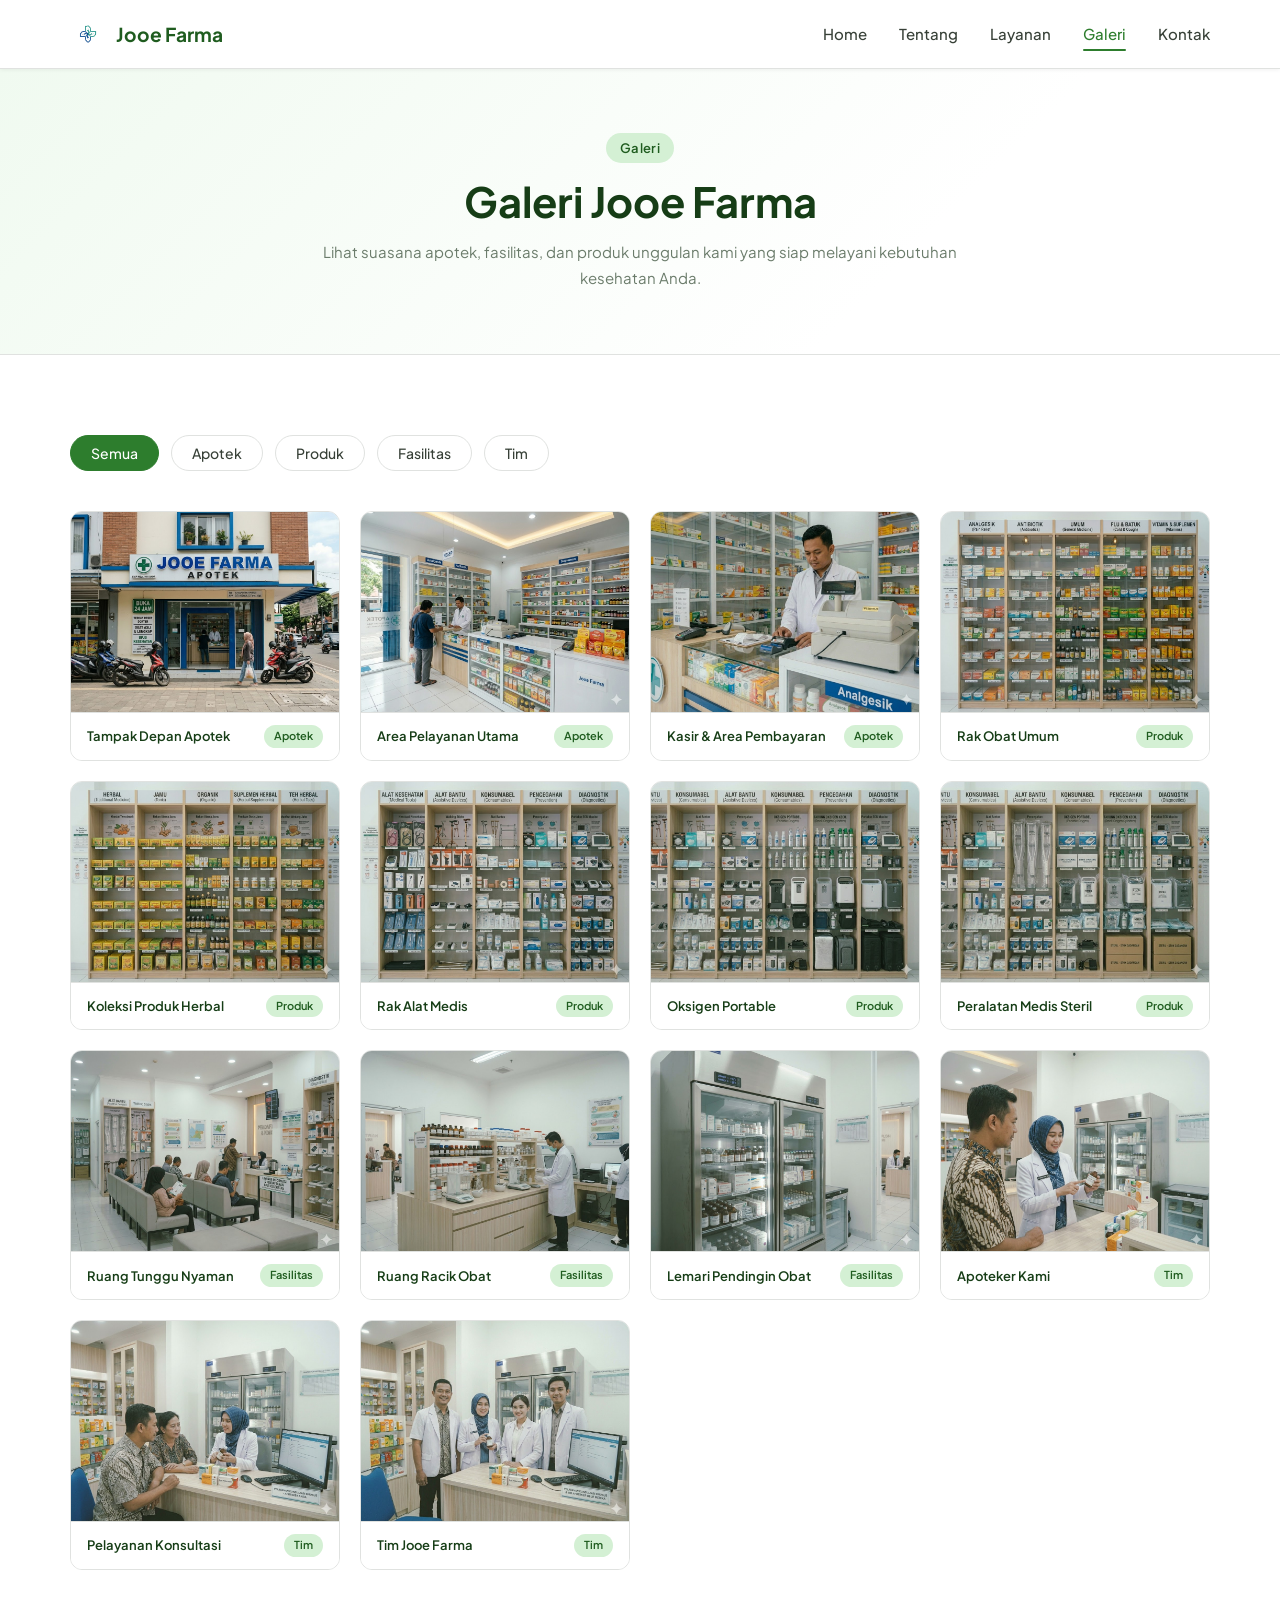
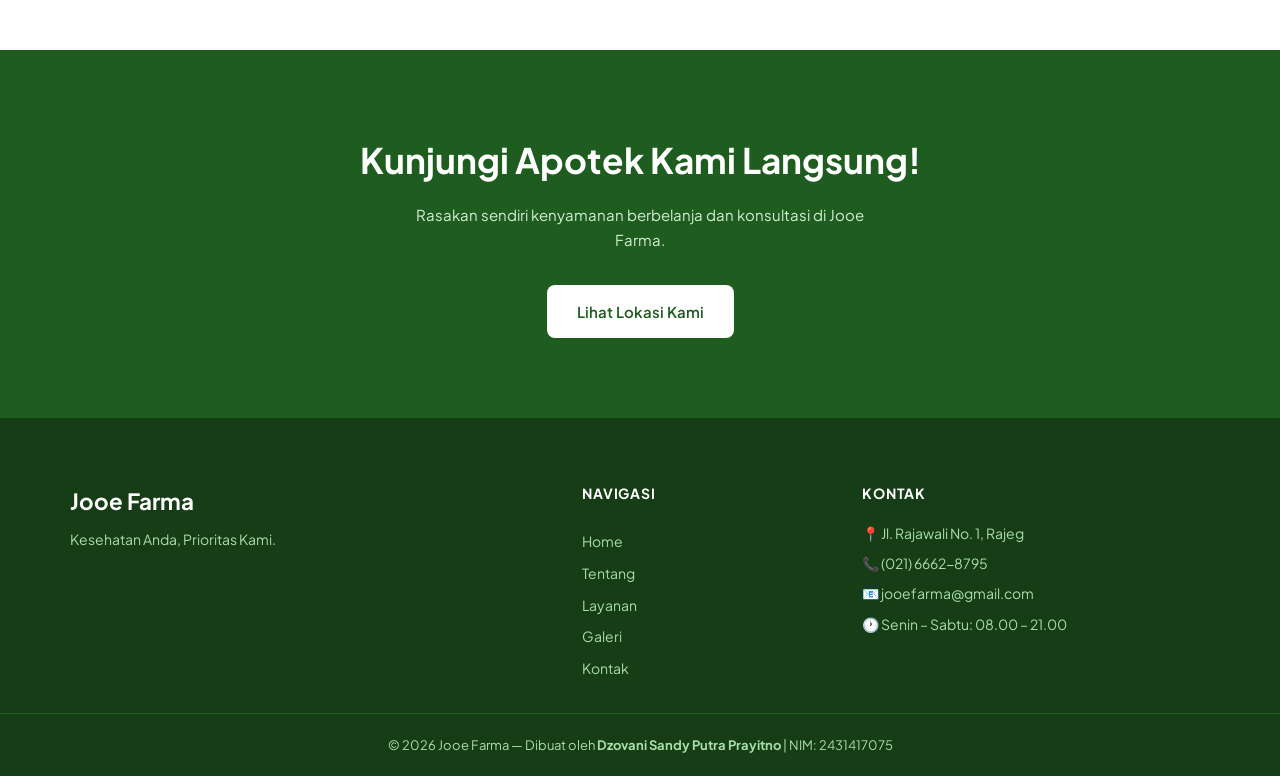
==== galeri.html @ 656def85 "first commit" ====
<!DOCTYPE html>
<html lang="id">
<head>
  <meta charset="UTF-8" />
  <meta name="viewport" content="width=device-width, initial-scale=1.0" />
  <title>Galeri - Jooe Farma</title>
  <link rel="stylesheet" href="style.css" />
  <link href="https://fonts.googleapis.com/css2?family=Plus+Jakarta+Sans:wght@400;500;600;700&display=swap" rel="stylesheet" />
</head>
<body>

  <!-- ========== NAVBAR ========== -->
  <header class="navbar">
    <div class="container navbar__inner">

      <a href="index.html" class="navbar__logo">
        <img src="images/logo.png" alt="Logo Jooe Farma" class="navbar__logo-img" />
        <span class="navbar__logo-text">Jooe Farma</span>
      </a>

      <nav class="navbar__menu" id="navMenu">
        <a href="index.html"   class="navbar__link">Home</a>
        <a href="tentang.html" class="navbar__link">Tentang</a>
        <a href="layanan.html" class="navbar__link">Layanan</a>
        <a href="galeri.html"  class="navbar__link active">Galeri</a>
        <a href="kontak.html"  class="navbar__link">Kontak</a>
      </nav>

      <button class="navbar__toggle" id="navToggle" aria-label="Buka menu">
        <span></span>
        <span></span>
        <span></span>
      </button>

    </div>
  </header>

  <main>

    <!-- ========== PAGE HERO ========== -->
    <section class="page-hero">
      <div class="container page-hero__inner">
        <span class="badge">Galeri</span>
        <h1 class="page-hero__title">Galeri Jooe Farma</h1>
        <p class="page-hero__desc">
          Lihat suasana apotek, fasilitas, dan produk unggulan kami
          yang siap melayani kebutuhan kesehatan Anda.
        </p>
      </div>
    </section>

    <!-- ========== FILTER TABS ========== -->
    <section class="section" style="padding-bottom: 0;">
      <div class="container">
        <div class="galeri-filter" id="galeriFilter">
          <button class="galeri-filter__btn active" data-filter="semua">Semua</button>
          <button class="galeri-filter__btn" data-filter="apotek">Apotek</button>
          <button class="galeri-filter__btn" data-filter="produk">Produk</button>
          <button class="galeri-filter__btn" data-filter="fasilitas">Fasilitas</button>
          <button class="galeri-filter__btn" data-filter="tim">Tim</button>
        </div>
      </div>
    </section>

    <!-- ========== GALERI GRID ========== -->
    <section class="section" style="padding-top: 2rem;">
      <div class="container">
        <div class="galeri__grid" id="galeriGrid">

          <div class="galeri-item" data-category="apotek">
            <!-- GANTI: masukkan foto tampak depan apotek -->
            <!-- Nama file contoh: images/apotek-depan.jpg -->
            <img
              src="images/apotek-depan.jpg"
              alt="Tampak Depan Apotek Jooe Farma"
              class="galeri-item__img-real"
            />
            <div class="galeri-item__overlay">
              <p class="galeri-item__caption">Tampak Depan Apotek</p>
              <span class="galeri-item__cat">Apotek</span>
            </div>
          </div>

          <div class="galeri-item" data-category="apotek">
            <!-- GANTI: masukkan foto area dalam apotek / etalase -->
            <!-- Nama file contoh: images/apotek-dalam.jpg -->
            <img
              src="images/apotek-dalam.jpg"
              alt="Area Pelayanan Utama Jooe Farma"
              class="galeri-item__img-real"
            />
            <div class="galeri-item__overlay">
              <p class="galeri-item__caption">Area Pelayanan Utama</p>
              <span class="galeri-item__cat">Apotek</span>
            </div>
          </div>

          <div class="galeri-item" data-category="apotek">
            <!-- GANTI: masukkan foto kasir / meja pelayanan -->
            <!-- Nama file contoh: images/apotek-kasir.jpg -->
            <img
              src="images/apotek-kasir.jpg"
              alt="Kasir dan Area Pembayaran Jooe Farma"
              class="galeri-item__img-real"
            />
            <div class="galeri-item__overlay">
              <p class="galeri-item__caption">Kasir &amp; Area Pembayaran</p>
              <span class="galeri-item__cat">Apotek</span>
            </div>
          </div>

          <!-- =============================================
               KATEGORI: PRODUK
               Foto yang cocok: foto obat, herbal, alat medis
               ============================================= -->

          <div class="galeri-item" data-category="produk">
            <!-- GANTI: masukkan foto rak obat umum -->
            <!-- Nama file contoh: images/produk-obat-umum.jpg -->
            <img
              src="images/produk-obat-umum.jpg"
              alt="Rak Obat Umum Jooe Farma"
              class="galeri-item__img-real"
            />
            <div class="galeri-item__overlay">
              <p class="galeri-item__caption">Rak Obat Umum</p>
              <span class="galeri-item__cat">Produk</span>
            </div>
          </div>

          <div class="galeri-item" data-category="produk">
            <!-- GANTI: masukkan foto produk herbal / jamu -->
            <!-- Nama file contoh: images/produk-herbal.jpg -->
            <img
              src="images/produk-herbal.jpg"
              alt="Koleksi Produk Herbal Jooe Farma"
              class="galeri-item__img-real"
            />
            <div class="galeri-item__overlay">
              <p class="galeri-item__caption">Koleksi Produk Herbal</p>
              <span class="galeri-item__cat">Produk</span>
            </div>
          </div>

          <div class="galeri-item" data-category="produk">
            <!-- GANTI: masukkan foto rak alat medis -->
            <!-- Nama file contoh: images/produk-alat-medis.jpg -->
            <img
              src="images/produk-alat-medis.jpg"
              alt="Rak Alat Medis Jooe Farma"
              class="galeri-item__img-real"
            />
            <div class="galeri-item__overlay">
              <p class="galeri-item__caption">Rak Alat Medis</p>
              <span class="galeri-item__cat">Produk</span>
            </div>
          </div>

          <div class="galeri-item" data-category="produk">
            <!-- GANTI: masukkan foto oksigen portable -->
            <!-- Nama file contoh: images/produk-oksigen.jpg -->
            <img
              src="images/produk-oksigen.jpg"
              alt="Oksigen Portable Jooe Farma"
              class="galeri-item__img-real"
            />
            <div class="galeri-item__overlay">
              <p class="galeri-item__caption">Oksigen Portable</p>
              <span class="galeri-item__cat">Produk</span>
            </div>
          </div>

          <div class="galeri-item" data-category="produk">
            <!-- GANTI: masukkan foto peralatan medis steril -->
            <!-- Nama file contoh: images/produk-medis-steril.jpg -->
            <img
              src="images/produk-medis-steril.jpg"
              alt="Peralatan Medis Steril Jooe Farma"
              class="galeri-item__img-real"
            />
            <div class="galeri-item__overlay">
              <p class="galeri-item__caption">Peralatan Medis Steril</p>
              <span class="galeri-item__cat">Produk</span>
            </div>
          </div>

          <!-- =============================================
               KATEGORI: FASILITAS
               Foto yang cocok: ruang tunggu, ruang racik, lemari
               ============================================= -->

          <div class="galeri-item" data-category="fasilitas">
            <!-- GANTI: masukkan foto ruang tunggu -->
            <!-- Nama file contoh: images/fasilitas-ruang-tunggu.jpg -->
            <img
              src="images/fasilitas-ruang-tunggu.jpg"
              alt="Ruang Tunggu Nyaman Jooe Farma"
              class="galeri-item__img-real"
            />
            <div class="galeri-item__overlay">
              <p class="galeri-item__caption">Ruang Tunggu Nyaman</p>
              <span class="galeri-item__cat">Fasilitas</span>
            </div>
          </div>

          <div class="galeri-item" data-category="fasilitas">
            <!-- GANTI: masukkan foto ruang racik obat -->
            <!-- Nama file contoh: images/fasilitas-ruang-racik.jpg -->
            <img
              src="images/fasilitas-ruang-racik.jpg"
              alt="Ruang Racik Obat Jooe Farma"
              class="galeri-item__img-real"
            />
            <div class="galeri-item__overlay">
              <p class="galeri-item__caption">Ruang Racik Obat</p>
              <span class="galeri-item__cat">Fasilitas</span>
            </div>
          </div>

          <div class="galeri-item" data-category="fasilitas">
            <!-- GANTI: masukkan foto lemari pendingin obat -->
            <!-- Nama file contoh: images/fasilitas-lemari-dingin.jpg -->
            <img
              src="images/fasilitas-lemari-dingin.jpg"
              alt="Lemari Pendingin Obat Jooe Farma"
              class="galeri-item__img-real"
            />
            <div class="galeri-item__overlay">
              <p class="galeri-item__caption">Lemari Pendingin Obat</p>
              <span class="galeri-item__cat">Fasilitas</span>
            </div>
          </div>

          <!-- =============================================
               KATEGORI: TIM
               Foto yang cocok: foto apoteker, staf, tim bersama
               ============================================= -->

          <div class="galeri-item" data-category="tim">
            <!-- GANTI: masukkan foto apoteker -->
            <!-- Nama file contoh: images/tim-apoteker.jpg -->
            <img
              src="images/tim-apoteker.jpg"
              alt="Apoteker Jooe Farma"
              class="galeri-item__img-real"
            />
            <div class="galeri-item__overlay">
              <p class="galeri-item__caption">Apoteker Kami</p>
              <span class="galeri-item__cat">Tim</span>
            </div>
          </div>

          <div class="galeri-item" data-category="tim">
            <!-- GANTI: masukkan foto pelayanan konsultasi -->
            <!-- Nama file contoh: images/tim-konsultasi.jpg -->
            <img
              src="images/tim-konsultasi.jpg"
              alt="Pelayanan Konsultasi Jooe Farma"
              class="galeri-item__img-real"
            />
            <div class="galeri-item__overlay">
              <p class="galeri-item__caption">Pelayanan Konsultasi</p>
              <span class="galeri-item__cat">Tim</span>
            </div>
          </div>

          <div class="galeri-item" data-category="tim">
            <!-- GANTI: masukkan foto seluruh tim Jooe Farma -->
            <!-- Nama file contoh: images/tim-bersama.jpg -->
            <img
              src="images/tim-bersama.jpg"
              alt="Tim Jooe Farma"
              class="galeri-item__img-real"
            />
            <div class="galeri-item__overlay">
              <p class="galeri-item__caption">Tim Jooe Farma</p>
              <span class="galeri-item__cat">Tim</span>
            </div>
          </div>

        </div>

        <!-- Empty state -->
        <div class="galeri-empty" id="galeriEmpty" style="display: none;">
          <span>🔍</span>
          <p>Tidak ada foto dalam kategori ini.</p>
        </div>

      </div>
    </section>

    <!-- ========== CTA ========== -->
    <section class="cta-banner">
      <div class="container cta-banner__inner">
        <h2 class="cta-banner__title">Kunjungi Apotek Kami Langsung!</h2>
        <p class="cta-banner__desc">
          Rasakan sendiri kenyamanan berbelanja dan konsultasi di Jooe Farma.
        </p>
        <a href="kontak.html" class="btn btn--white">Lihat Lokasi Kami</a>
      </div>
    </section>

  </main>

  <!-- ========== FOOTER ========== -->
  <footer class="footer">
    <div class="container footer__grid">

      <div class="footer__brand">
        <span class="footer__logo-text">Jooe Farma</span>
        <p class="footer__tagline">Kesehatan Anda, Prioritas Kami.</p>
      </div>

      <div class="footer__nav">
        <h4 class="footer__heading">Navigasi</h4>
        <a href="index.html"   class="footer__link">Home</a>
        <a href="tentang.html" class="footer__link">Tentang</a>
        <a href="layanan.html" class="footer__link">Layanan</a>
        <a href="galeri.html"  class="footer__link">Galeri</a>
        <a href="kontak.html"  class="footer__link">Kontak</a>
      </div>

      <div class="footer__contact">
        <h4 class="footer__heading">Kontak</h4>
        <p>📍 Jl. Rajawali No. 1, Rajeg</p>
        <p>📞 (021) 6662-8795</p>
        <p>📧 jooefarma@gmail.com</p>
        <p>🕐 Senin – Sabtu: 08.00 – 21.00</p>
      </div>

    </div>

    <div class="footer__bottom">
      <div class="container">
        <p>
          &copy; 2026 Jooe Farma &mdash; Dibuat oleh
          <strong>Dzovani Sandy Putra Prayitno</strong> | NIM: 2431417075
        </p>
      </div>
    </div>
  </footer>

  <script src="script.js"></script>

</body>
</html>
---- style.css ----
/* ---------- RESET & BASE ---------- */
*, *::before, *::after {
  box-sizing: border-box;
  margin: 0;
  padding: 0;
}

html {
  scroll-behavior: smooth;
}

body {
  font-family: 'Plus Jakarta Sans', sans-serif;
  font-size: 16px;
  line-height: 1.7;
  color: #1a2e1a;
  background-color: #ffffff;
}

img {
  max-width: 100%;
  display: block;
}

a {
  text-decoration: none;
  color: inherit;
}

ul {
  list-style: none;
}

/* ---------- CSS VARIABLES ---------- */
:root {
  --green-50:  #f0faf0;
  --green-100: #d4f0d4;
  --green-200: #a8dea8;
  --green-500: #3a9a3a;
  --green-600: #2d7d2d;
  --green-700: #1f5c1f;
  --green-800: #163d16;

  --gray-50:  #f8f9f8;
  --gray-100: #f0f1f0;
  --gray-200: #e0e2e0;
  --gray-500: #6b7c6b;
  --gray-700: #374037;

  --white: #ffffff;
  --radius-sm: 8px;
  --radius-md: 12px;
  --radius-lg: 20px;

  --shadow-sm: 0 1px 4px rgba(0,0,0,0.06);
  --shadow-md: 0 4px 16px rgba(0,0,0,0.08);

  --transition: 0.2s ease;
}

/* ---------- FLUID CONTAINER ---------- */
.container {
  width: 90%;
  max-width: 1140px;
  margin-inline: auto;
}

/* ---------- TYPOGRAPHY UTILITIES ---------- */
.text-center { text-align: center; }

.badge {
  display: inline-block;
  background: var(--green-100);
  color: var(--green-700);
  font-size: 13px;
  font-weight: 600;
  padding: 4px 14px;
  border-radius: 999px;
  letter-spacing: 0.03em;
  margin-bottom: 0.75rem;
}

/* ---------- BUTTONS ---------- */
.btn {
  display: inline-block;
  padding: 12px 28px;
  border-radius: var(--radius-sm);
  font-size: 15px;
  font-weight: 600;
  cursor: pointer;
  transition: background var(--transition), color var(--transition), border-color var(--transition);
  border: 2px solid transparent;
}

.btn--primary {
  background: var(--green-600);
  color: var(--white);
}

.btn--primary:hover {
  background: var(--green-700);
}

.btn--outline {
  background: transparent;
  color: var(--green-600);
  border-color: var(--green-600);
}

.btn--outline:hover {
  background: var(--green-50);
}

.btn--white {
  background: var(--white);
  color: var(--green-700);
}

.btn--white:hover {
  background: var(--green-50);
}

/* ---------- SECTION COMMON ---------- */
.section {
  padding: 5rem 0;
}

.section__header {
  text-align: center;
  max-width: 600px;
  margin-inline: auto;
  margin-bottom: 3rem;
}

.section__title {
  font-size: clamp(1.6rem, 3vw, 2.2rem);
  font-weight: 700;
  color: var(--green-800);
  margin-bottom: 0.75rem;
  line-height: 1.3;
}

.section__desc {
  font-size: 15px;
  color: var(--gray-500);
}

/* ================================================
   NAVBAR
   ================================================ */
.navbar {
  position: sticky;
  top: 0;
  z-index: 100;
  background: var(--white);
  border-bottom: 1px solid var(--gray-200);
  box-shadow: var(--shadow-sm);
}

.navbar__inner {
  display: flex;
  align-items: center;
  justify-content: space-between;
  height: 68px;
}

.navbar__logo {
  display: flex;
  align-items: center;
  gap: 10px;
}

.navbar__logo-img {
  width: 36px;
  height: 36px;
  object-fit: contain;
}

.navbar__logo-text {
  font-size: 1.2rem;
  font-weight: 700;
  color: var(--green-700);
}

.navbar__menu {
  display: flex;
  align-items: center;
  gap: 2rem;
}

.navbar__link {
  font-size: 15px;
  font-weight: 500;
  color: var(--gray-700);
  position: relative;
  transition: color var(--transition);
}

.navbar__link::after {
  content: '';
  position: absolute;
  bottom: -4px;
  left: 0;
  width: 0;
  height: 2px;
  background: var(--green-600);
  border-radius: 2px;
  transition: width var(--transition);
}

.navbar__link:hover,
.navbar__link.active {
  color: var(--green-600);
}

.navbar__link:hover::after,
.navbar__link.active::after {
  width: 100%;
}

/* Hamburger toggle */
.navbar__toggle {
  display: none;
  flex-direction: column;
  gap: 5px;
  background: none;
  border: none;
  cursor: pointer;
  padding: 4px;
}

.navbar__toggle span {
  display: block;
  width: 24px;
  height: 2px;
  background: var(--green-700);
  border-radius: 2px;
  transition: var(--transition);
}

/* ================================================
   HERO
   ================================================ */
.hero {
  background: linear-gradient(135deg, var(--green-50) 0%, #ffffff 60%);
  padding: 5rem 0;
}

.hero__inner {
  display: flex;
  align-items: center;
  justify-content: space-between;
  gap: 3rem;
}

.hero__content {
  flex: 1;
  max-width: 560px;
}

.hero__title {
  font-size: clamp(2rem, 5vw, 3rem);
  font-weight: 700;
  color: var(--green-800);
  line-height: 1.2;
  margin-bottom: 1rem;
}

.hero__desc {
  font-size: 16px;
  color: var(--gray-500);
  margin-bottom: 2rem;
}

.hero__actions {
  display: flex;
  gap: 1rem;
  flex-wrap: wrap;
}

/* Hero floating cards */
.hero__cards {
  display: grid;
  grid-template-columns: repeat(2, 1fr);
  gap: 1rem;
  flex-shrink: 0;
  width: min(360px, 100%);
}

.hero-card {
  background: var(--white);
  border: 1px solid var(--gray-200);
  border-radius: var(--radius-md);
  padding: 1.5rem 1rem;
  text-align: center;
  box-shadow: var(--shadow-md);
  transition: transform var(--transition);
}

.hero-card:hover {
  transform: translateY(-4px);
}

.hero-card__icon {
  font-size: 2.2rem;
  margin-bottom: 0.5rem;
}

.hero-card__label {
  font-size: 13px;
  font-weight: 600;
  color: var(--green-700);
}

/* ================================================
   STATS
   ================================================ */
.stats {
  background: var(--green-600);
  padding: 3rem 0;
}

.stats__grid {
  display: grid;
  grid-template-columns: repeat(4, 1fr);
  gap: 1.5rem;
  text-align: center;
}

.stats__number {
  display: block;
  font-size: clamp(1.8rem, 4vw, 2.4rem);
  font-weight: 700;
  color: var(--white);
}

.stats__label {
  display: block;
  font-size: 14px;
  color: var(--green-100);
  margin-top: 4px;
}

/* ================================================
   SERVICES
   ================================================ */
.services__grid {
  display: grid;
  grid-template-columns: repeat(auto-fit, minmax(220px, 1fr));
  gap: 1.5rem;
}

.service-card {
  background: var(--white);
  border: 1px solid var(--gray-200);
  border-radius: var(--radius-md);
  padding: 2rem 1.5rem;
  transition: box-shadow var(--transition), transform var(--transition);
}

.service-card:hover {
  box-shadow: var(--shadow-md);
  transform: translateY(-4px);
}

.service-card__icon {
  font-size: 2.4rem;
  margin-bottom: 1rem;
}

.service-card__title {
  font-size: 1.05rem;
  font-weight: 700;
  color: var(--green-800);
  margin-bottom: 0.5rem;
}

.service-card__desc {
  font-size: 14px;
  color: var(--gray-500);
  line-height: 1.6;
}

/* ================================================
   WHY JOOE FARMA
   ================================================ */
.why {
  background: var(--gray-50);
}

.why__inner {
  display: flex;
  align-items: center;
  gap: 4rem;
}

.why__content {
  flex: 1;
}

.why__list {
  margin-top: 1.5rem;
  display: flex;
  flex-direction: column;
  gap: 1.25rem;
}

.why__item {
  display: flex;
  gap: 1rem;
  align-items: flex-start;
}

.why__check {
  flex-shrink: 0;
  width: 28px;
  height: 28px;
  background: var(--green-100);
  color: var(--green-700);
  border-radius: 50%;
  display: flex;
  align-items: center;
  justify-content: center;
  font-size: 13px;
  font-weight: 700;
  margin-top: 2px;
}

.why__item strong {
  display: block;
  font-size: 15px;
  color: var(--green-800);
  margin-bottom: 2px;
}

.why__item p {
  font-size: 14px;
  color: var(--gray-500);
}

.why__visual {
  flex-shrink: 0;
  width: min(300px, 100%);
}

.why__visual-box {
  background: var(--white);
  border: 1px solid var(--gray-200);
  border-radius: var(--radius-lg);
  padding: 3rem 2rem;
  text-align: center;
  box-shadow: var(--shadow-md);
}

.why__visual-box span {
  font-size: 4rem;
  display: block;
  margin-bottom: 1rem;
}

.why__visual-box p {
  font-size: 1.2rem;
  font-weight: 700;
  color: var(--green-700);
}

.why__visual-box small {
  font-size: 13px;
  color: var(--gray-500);
}

/* ================================================
   CTA BANNER
   ================================================ */
.cta-banner {
  background: var(--green-700);
  padding: 5rem 0;
}

.cta-banner__inner {
  text-align: center;
}

.cta-banner__title {
  font-size: clamp(1.6rem, 3vw, 2.2rem);
  font-weight: 700;
  color: var(--white);
  margin-bottom: 0.75rem;
}

.cta-banner__desc {
  font-size: 15px;
  color: var(--green-100);
  margin-bottom: 2rem;
  max-width: 500px;
  margin-inline: auto;
}

/* ================================================
   FOOTER
   ================================================ */
.footer {
  background: var(--green-800);
  color: var(--green-100);
}

.footer__grid {
  display: grid;
  grid-template-columns: 2fr 1fr 1.5fr;
  gap: 3rem;
  padding: 4rem 0 2rem;
}

.footer__logo-text {
  font-size: 1.4rem;
  font-weight: 700;
  color: var(--white);
  display: block;
  margin-bottom: 0.5rem;
}

.footer__tagline {
  font-size: 14px;
  color: var(--green-200);
}

.footer__heading {
  font-size: 14px;
  font-weight: 700;
  color: var(--white);
  text-transform: uppercase;
  letter-spacing: 0.06em;
  margin-bottom: 1rem;
}

.footer__nav {
  display: flex;
  flex-direction: column;
  gap: 0.5rem;
}

.footer__link {
  font-size: 14px;
  color: var(--green-200);
  transition: color var(--transition);
}

.footer__link:hover {
  color: var(--white);
}

.footer__contact p {
  font-size: 14px;
  color: var(--green-200);
  margin-bottom: 0.4rem;
}

.footer__bottom {
  border-top: 1px solid var(--green-700);
  padding: 1.25rem 0;
  text-align: center;
  font-size: 13px;
  color: var(--green-200);
}

/* ================================================
   PAGE HERO (halaman dalam)
   ================================================ */
.page-hero {
  background: linear-gradient(135deg, var(--green-50) 0%, #ffffff 70%);
  padding: 4rem 0;
  border-bottom: 1px solid var(--gray-200);
}

.page-hero__inner {
  text-align: center;
  max-width: 680px;
  margin-inline: auto;
}

.page-hero__title {
  font-size: clamp(1.8rem, 4vw, 2.6rem);
  font-weight: 700;
  color: var(--green-800);
  margin-bottom: 0.75rem;
  line-height: 1.25;
}

.page-hero__desc {
  font-size: 15px;
  color: var(--gray-500);
}

/* ================================================
   LAYANAN — KATEGORI HEADER
   ================================================ */
.layanan-kategori__header {
  margin-bottom: 2rem;
}

.layanan-kategori__title-group {
  display: flex;
  align-items: center;
  gap: 1rem;
  margin-bottom: 0.75rem;
}

.layanan-kategori__icon {
  font-size: 2.5rem;
  flex-shrink: 0;
}

.layanan-kategori__desc {
  font-size: 15px;
  color: var(--gray-500);
  max-width: 600px;
}

/* ================================================
   LAYANAN — PRODUK GRID
   ================================================ */
.produk__grid {
  display: grid;
  grid-template-columns: repeat(auto-fit, minmax(220px, 1fr));
  gap: 1.25rem;
}

.produk-card {
  background: var(--white);
  border: 1px solid var(--gray-200);
  border-radius: var(--radius-md);
  padding: 1.5rem;
  transition: box-shadow var(--transition), transform var(--transition);
  display: flex;
  flex-direction: column;
  gap: 0.5rem;
}

.produk-card:hover {
  box-shadow: var(--shadow-md);
  transform: translateY(-3px);
}

.produk-card__icon {
  font-size: 2rem;
}

.produk-card__name {
  font-size: 15px;
  font-weight: 700;
  color: var(--green-800);
}

.produk-card__desc {
  font-size: 13px;
  color: var(--gray-500);
  line-height: 1.6;
  flex: 1;
}

.produk-card__tag {
  display: inline-block;
  font-size: 11px;
  font-weight: 600;
  padding: 3px 10px;
  border-radius: 999px;
  background: var(--green-100);
  color: var(--green-700);
  width: fit-content;
  margin-top: 0.25rem;
}

.produk-card__tag--resep {
  background: #e8f0fe;
  color: #1a56db;
}

.produk-card__tag--herbal {
  background: #ecfdf5;
  color: #059669;
}

.produk-card__tag--alat {
  background: #fff7ed;
  color: #c2410c;
}

.resep-info {
  display: flex;
  align-items: flex-start;
  gap: 0.75rem;
  background: var(--green-50);
  border: 1px solid var(--green-100);
  border-radius: var(--radius-sm);
  padding: 1rem 1.25rem;
  margin-top: 2rem;
}

.resep-info__icon {
  font-size: 1.2rem;
  flex-shrink: 0;
}

.resep-info p {
  font-size: 14px;
  color: var(--green-700);
}

/* ================================================
   TENTANG — SEJARAH
   ================================================ */
.about-story__inner {
  display: flex;
  align-items: center;
  gap: 4rem;
}

.about-story__visual {
  flex-shrink: 0;
  width: min(280px, 100%);
}

.about-story__box {
  background: var(--green-50);
  border: 1px solid var(--green-100);
  border-radius: var(--radius-lg);
  padding: 3rem 2rem;
  text-align: center;
}

.about-story__box span {
  font-size: 4rem;
  display: block;
  margin-bottom: 1rem;
}

.about-story__box p {
  font-size: 1.1rem;
  font-weight: 700;
  color: var(--green-700);
}

.about-story__box small {
  font-size: 13px;
  color: var(--gray-500);
}

.about-story__content {
  flex: 1;
}

/* ================================================
   TENTANG — VISI MISI
   ================================================ */
.visi-misi__grid {
  display: grid;
  grid-template-columns: repeat(auto-fit, minmax(280px, 1fr));
  gap: 1.5rem;
}

.visi-misi__card {
  background: var(--white);
  border-radius: var(--radius-md);
  padding: 2rem 1.75rem;
  border: 1px solid var(--gray-200);
}

.visi-misi__card--visi {
  border-top: 4px solid var(--green-500);
}

.visi-misi__card--misi {
  border-top: 4px solid var(--green-700);
}

.visi-misi__icon {
  font-size: 2rem;
  margin-bottom: 0.75rem;
}

.visi-misi__title {
  font-size: 1.1rem;
  font-weight: 700;
  color: var(--green-800);
  margin-bottom: 0.75rem;
}

.visi-misi__text {
  font-size: 14px;
  color: var(--gray-500);
  line-height: 1.7;
}

.visi-misi__list {
  list-style: disc;
  padding-left: 1.25rem;
  display: flex;
  flex-direction: column;
  gap: 0.5rem;
}

.visi-misi__list li {
  font-size: 14px;
  color: var(--gray-500);
  line-height: 1.6;
}

/* ================================================
   TENTANG — TIM
   ================================================ */
.team__grid {
  display: grid;
  grid-template-columns: repeat(auto-fit, minmax(220px, 1fr));
  gap: 1.5rem;
}

.team-card {
  background: var(--white);
  border: 1px solid var(--gray-200);
  border-radius: var(--radius-md);
  padding: 2rem 1.5rem;
  text-align: center;
  transition: box-shadow var(--transition), transform var(--transition);
}

.team-card:hover {
  box-shadow: var(--shadow-md);
  transform: translateY(-4px);
}

.team-card__avatar {
  font-size: 3.5rem;
  margin-bottom: 1rem;
}

.team-card__name {
  font-size: 15px;
  font-weight: 700;
  color: var(--green-800);
  margin-bottom: 0.25rem;
}

.team-card__role {
  font-size: 13px;
  font-weight: 600;
  color: var(--green-600);
  margin-bottom: 0.5rem;
}

.team-card__desc {
  font-size: 13px;
  color: var(--gray-500);
  line-height: 1.6;
}

/* ================================================
   TENTANG — KOMITMEN
   ================================================ */
.komitmen__grid {
  display: grid;
  grid-template-columns: repeat(auto-fit, minmax(200px, 1fr));
  gap: 1.5rem;
}

.komitmen-card {
  background: rgba(255,255,255,0.08);
  border: 1px solid rgba(255,255,255,0.15);
  border-radius: var(--radius-md);
  padding: 2rem 1.5rem;
  text-align: center;
}

.komitmen-card__icon {
  font-size: 2.2rem;
  display: block;
  margin-bottom: 0.75rem;
}

.komitmen-card__title {
  font-size: 1rem;
  font-weight: 700;
  color: var(--white);
  margin-bottom: 0.5rem;
}

.komitmen-card__desc {
  font-size: 13px;
  color: var(--green-100);
  line-height: 1.6;
}

/* ================================================
   RESPONSIVE — TABLET (max 900px)
   ================================================ */
@media (max-width: 900px) {

  .hero__inner {
    flex-direction: column;
    text-align: center;
  }

  .hero__actions {
    justify-content: center;
  }

  .hero__cards {
    width: 100%;
    grid-template-columns: repeat(4, 1fr);
  }

  .stats__grid {
    grid-template-columns: repeat(2, 1fr);
  }

  .why__inner {
    flex-direction: column;
  }

  .why__visual {
    width: 100%;
  }

  .about-story__inner {
    flex-direction: column;
  }

  .about-story__visual {
    width: 100%;
  }

  .footer__grid {
    grid-template-columns: 1fr 1fr;
  }

  .footer__brand {
    grid-column: 1 / -1;
  }
}

/* ================================================
   RESPONSIVE — MOBILE (max 600px)
   ================================================ */
@media (max-width: 600px) {

  /* Navbar mobile */
  .navbar__toggle {
    display: flex;
  }

  .navbar__menu {
    display: none;
    position: absolute;
    top: 68px;
    left: 0;
    width: 100%;
    background: var(--white);
    flex-direction: column;
    align-items: flex-start;
    padding: 1rem 1.5rem;
    border-bottom: 1px solid var(--gray-200);
    gap: 1rem;
    box-shadow: var(--shadow-md);
  }

  .navbar__menu.open {
    display: flex;
  }

  /* Relative position for dropdown */
  .navbar {
    position: sticky;
    top: 0;
  }

  .hero__cards {
    grid-template-columns: repeat(2, 1fr);
  }

  .stats__grid {
    grid-template-columns: repeat(2, 1fr);
  }

  .footer__grid {
    grid-template-columns: 1fr;
    gap: 2rem;
  }
}

/* ================================================
   GALERI
   ================================================ */
.galeri-filter {
  display: flex;
  gap: 0.75rem;
  flex-wrap: wrap;
  margin-bottom: 0.5rem;
}

.galeri-filter__btn {
  padding: 8px 20px;
  border-radius: 999px;
  border: 1.5px solid var(--gray-200);
  background: var(--white);
  font-size: 14px;
  font-weight: 500;
  color: var(--gray-700);
  cursor: pointer;
  transition: all var(--transition);
  font-family: 'Plus Jakarta Sans', sans-serif;
}

.galeri-filter__btn:hover {
  border-color: var(--green-500);
  color: var(--green-600);
}

.galeri-filter__btn.active {
  background: var(--green-600);
  border-color: var(--green-600);
  color: var(--white);
}

.galeri__grid {
  display: grid;
  grid-template-columns: repeat(auto-fill, minmax(240px, 1fr));
  gap: 1.25rem;
}

.galeri-item {
  position: relative;
  border-radius: var(--radius-md);
  overflow: hidden;
  border: 1px solid var(--gray-200);
  cursor: pointer;
  transition: transform var(--transition), box-shadow var(--transition);
}

.galeri-item:hover {
  transform: translateY(-4px);
  box-shadow: var(--shadow-md);
}

.galeri-item.hidden {
  display: none;
}

.galeri-item__img {
  width: 100%;
  height: 200px;
  display: flex;
  align-items: center;
  justify-content: center;
  font-size: 4rem;
}

.galeri-item__img--1  { background: #e8f5e9; }
.galeri-item__img--2  { background: #f1f8e9; }
.galeri-item__img--3  { background: #e0f2f1; }
.galeri-item__img--4  { background: #e8f5e9; }
.galeri-item__img--5  { background: #f9fbe7; }
.galeri-item__img--6  { background: #e0f7fa; }
.galeri-item__img--7  { background: #e8eaf6; }
.galeri-item__img--8  { background: #fce4ec; }
.galeri-item__img--9  { background: #fff8e1; }
.galeri-item__img--10 { background: #e8f5e9; }
.galeri-item__img--11 { background: #e3f2fd; }
.galeri-item__img--12 { background: #f3e5f5; }
.galeri-item__img--13 { background: #e8f5e9; }
.galeri-item__img--14 { background: #fff3e0; }

.galeri-item__overlay {
  padding: 0.75rem 1rem;
  background: var(--white);
  border-top: 1px solid var(--gray-200);
  display: flex;
  align-items: center;
  justify-content: space-between;
  gap: 0.5rem;
}

.galeri-item__caption {
  font-size: 13px;
  font-weight: 600;
  color: var(--green-800);
}

.galeri-item__cat {
  font-size: 11px;
  font-weight: 600;
  padding: 2px 10px;
  border-radius: 999px;
  background: var(--green-100);
  color: var(--green-700);
  white-space: nowrap;
}

.galeri-empty {
  text-align: center;
  padding: 4rem 0;
  color: var(--gray-500);
}

.galeri-empty span {
  font-size: 3rem;
  display: block;
  margin-bottom: 0.75rem;
}

.galeri-empty p {
  font-size: 15px;
}

/* ================================================
   KONTAK
   ================================================ */
.kontak__inner {
  display: grid;
  grid-template-columns: 1fr 1.2fr;
  gap: 4rem;
  align-items: flex-start;
}

.kontak-info__list {
  display: flex;
  flex-direction: column;
  gap: 1.25rem;
  margin-bottom: 2rem;
}

.kontak-info__item {
  display: flex;
  align-items: flex-start;
  gap: 1rem;
}

.kontak-info__icon {
  font-size: 1.4rem;
  flex-shrink: 0;
  margin-top: 2px;
}

.kontak-info__label {
  font-size: 13px;
  font-weight: 700;
  color: var(--green-700);
  text-transform: uppercase;
  letter-spacing: 0.04em;
  margin-bottom: 2px;
}

.kontak-info__value {
  font-size: 15px;
  color: var(--gray-700);
  line-height: 1.6;
}

/* Jam Operasional */
.jam-operasional {
  background: var(--green-50);
  border: 1px solid var(--green-100);
  border-radius: var(--radius-md);
  padding: 1.5rem;
}

.jam-operasional__title {
  font-size: 15px;
  font-weight: 700;
  color: var(--green-800);
  margin-bottom: 1rem;
}

.jam-operasional__grid {
  display: flex;
  flex-direction: column;
  gap: 0.5rem;
  margin-bottom: 1rem;
}

.jam-operasional__row {
  display: flex;
  justify-content: space-between;
  font-size: 14px;
  color: var(--gray-700);
}

.jam-operasional__time {
  font-weight: 600;
  color: var(--green-700);
}

.jam-operasional__time--tutup {
  color: #dc2626;
}

.jam-toggle-btn {
  display: inline-block;
  padding: 8px 18px;
  background: var(--green-600);
  color: var(--white);
  border: none;
  border-radius: var(--radius-sm);
  font-size: 13px;
  font-weight: 600;
  cursor: pointer;
  font-family: 'Plus Jakarta Sans', sans-serif;
  transition: background var(--transition);
}

.jam-toggle-btn:hover {
  background: var(--green-700);
}

.jam-status {
  margin-top: 0.75rem;
  font-size: 14px;
  font-weight: 600;
  color: var(--green-800);
  display: none;
}

/* Form */
.kontak-form-wrap {
  background: var(--white);
  border: 1px solid var(--gray-200);
  border-radius: var(--radius-lg);
  padding: 2.5rem 2rem;
  box-shadow: var(--shadow-sm);
}

.kontak-form {
  display: flex;
  flex-direction: column;
  gap: 1.25rem;
}

.form-group {
  display: flex;
  flex-direction: column;
  gap: 6px;
}

.form-label {
  font-size: 14px;
  font-weight: 600;
  color: var(--green-800);
}

.form-required {
  color: #dc2626;
}

.form-optional {
  font-size: 12px;
  font-weight: 400;
  color: var(--gray-500);
}

.form-input {
  width: 100%;
  padding: 10px 14px;
  border: 1.5px solid var(--gray-200);
  border-radius: var(--radius-sm);
  font-size: 14px;
  font-family: 'Plus Jakarta Sans', sans-serif;
  color: var(--gray-700);
  background: var(--white);
  transition: border-color var(--transition), box-shadow var(--transition);
  outline: none;
}

.form-input:focus {
  border-color: var(--green-500);
  box-shadow: 0 0 0 3px rgba(58, 154, 58, 0.12);
}

.form-select {
  appearance: none;
  background-image: url("data:image/svg+xml,%3Csvg xmlns='http://www.w3.org/2000/svg' width='12' height='8' viewBox='0 0 12 8'%3E%3Cpath fill='%236b7c6b' d='M1 1l5 5 5-5'/%3E%3C/svg%3E");
  background-repeat: no-repeat;
  background-position: right 14px center;
  padding-right: 36px;
}

.form-textarea {
  resize: vertical;
  min-height: 120px;
}

/* Alert pesan */
.form-alert {
  padding: 12px 16px;
  border-radius: var(--radius-sm);
  font-size: 14px;
  font-weight: 500;
  margin-bottom: 1rem;
}

.form-alert--success {
  background: #ecfdf5;
  color: #065f46;
  border: 1px solid #a7f3d0;
}

.form-alert--error {
  background: #fef2f2;
  color: #991b1b;
  border: 1px solid #fecaca;
}

/* Peta placeholder */
.peta-placeholder {
  background: var(--gray-50);
  border: 2px dashed var(--gray-200);
  border-radius: var(--radius-md);
  height: 300px;
  display: flex;
  flex-direction: column;
  align-items: center;
  justify-content: center;
  gap: 0.5rem;
  text-align: center;
}

.peta-placeholder__icon {
  font-size: 3rem;
}

.peta-placeholder__text {
  font-size: 16px;
  font-weight: 600;
  color: var(--green-700);
}

.peta-placeholder__sub {
  font-size: 13px;
  color: var(--gray-500);
}

/* Responsive kontak */
@media (max-width: 900px) {
  .kontak__inner {
    grid-template-columns: 1fr;
    gap: 2.5rem;
  }
}

/* ================================================
   GALERI — GAMBAR REAL
   ================================================ */
.galeri-item__img-real {
  width: 100%;
  height: 200px;
  object-fit: cover;
  display: block;
}
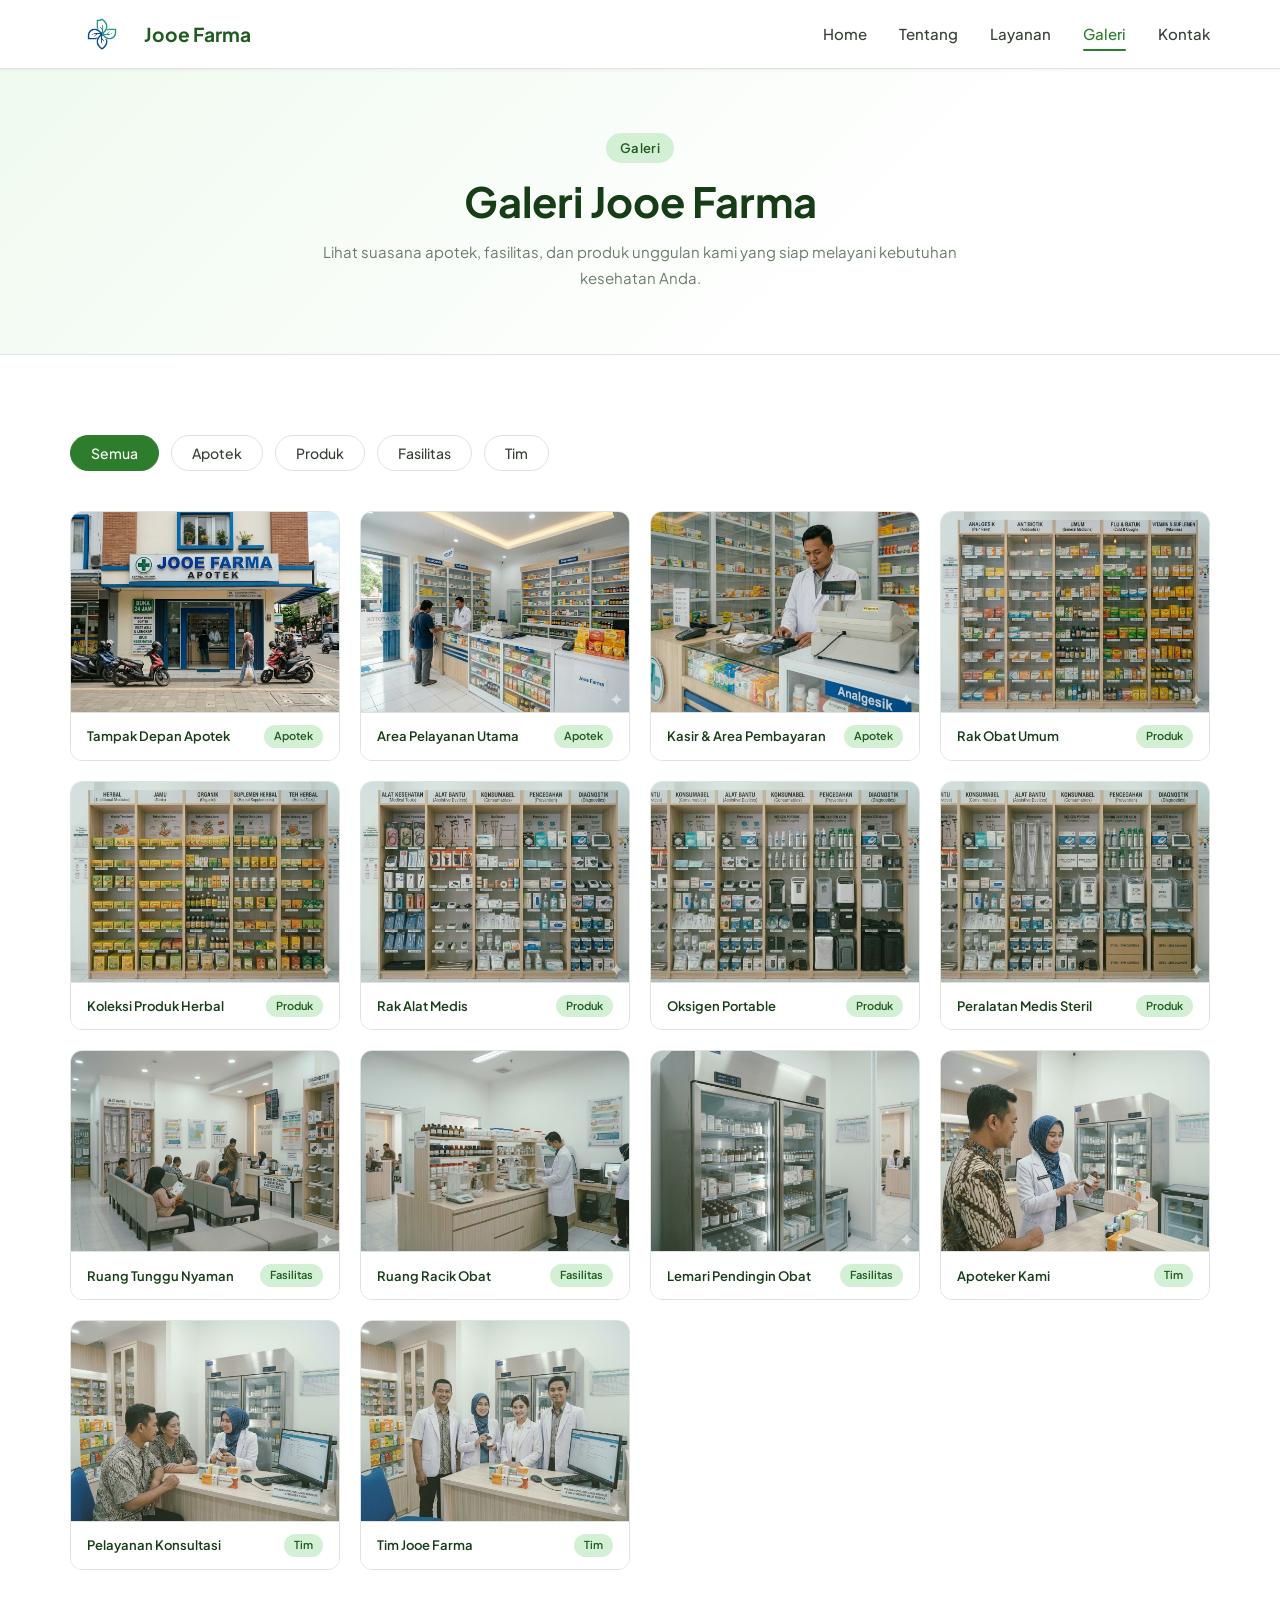
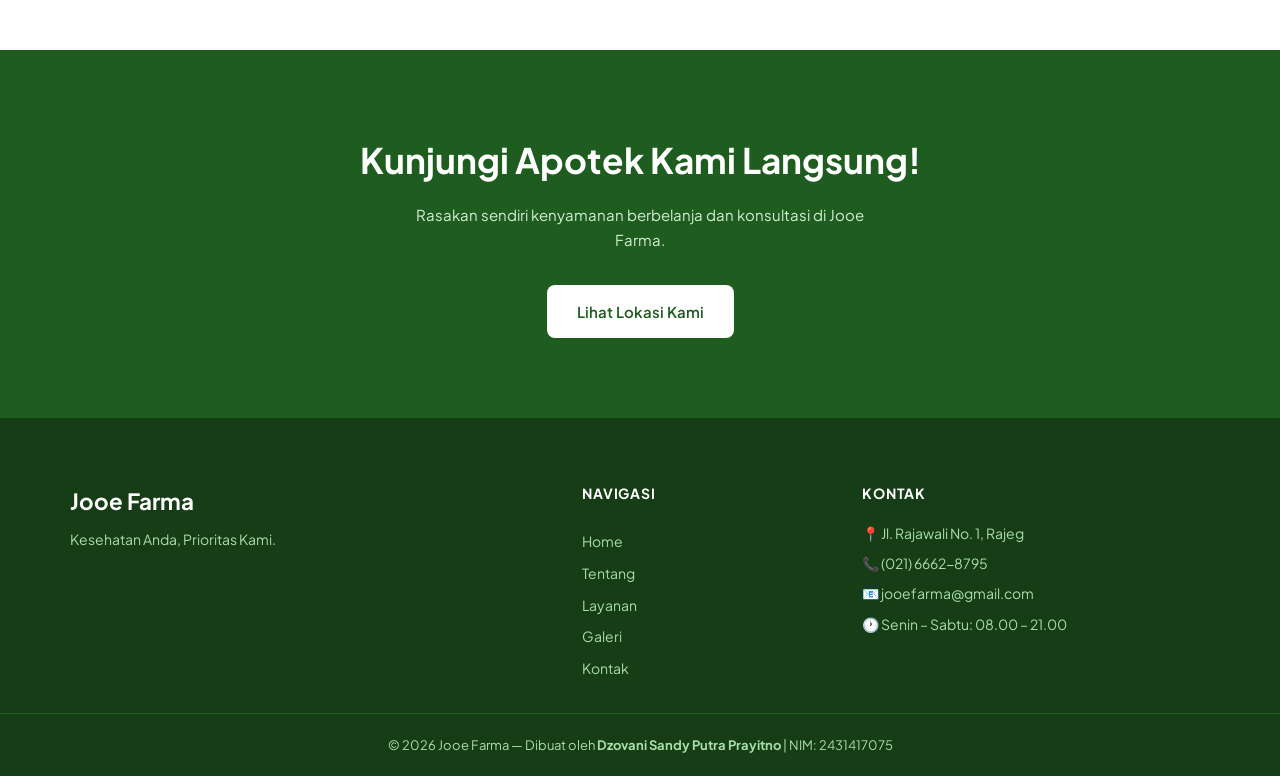
==== commit 5556ab6a: "clean code" ====
--- a/galeri.html
+++ b/galeri.html
@@ -4,12 +4,13 @@
   <meta charset="UTF-8" />
   <meta name="viewport" content="width=device-width, initial-scale=1.0" />
   <title>Galeri - Jooe Farma</title>
+  <link rel="icon" type="image/png" href="images/logo.png">
   <link rel="stylesheet" href="style.css" />
   <link href="https://fonts.googleapis.com/css2?family=Plus+Jakarta+Sans:wght@400;500;600;700&display=swap" rel="stylesheet" />
 </head>
 <body>
 
-  <!-- ========== NAVBAR ========== -->
+  <!-- navbar -->
   <header class="navbar">
     <div class="container navbar__inner">
 
@@ -37,7 +38,7 @@
 
   <main>
 
-    <!-- ========== PAGE HERO ========== -->
+    <!-- page hero  -->
     <section class="page-hero">
       <div class="container page-hero__inner">
         <span class="badge">Galeri</span>
@@ -49,7 +50,7 @@
       </div>
     </section>
 
-    <!-- ========== FILTER TABS ========== -->
+    <!-- filter tabs -->
     <section class="section" style="padding-bottom: 0;">
       <div class="container">
         <div class="galeri-filter" id="galeriFilter">
@@ -62,14 +63,12 @@
       </div>
     </section>
 
-    <!-- ========== GALERI GRID ========== -->
+    <!-- galeri grid -->
     <section class="section" style="padding-top: 2rem;">
       <div class="container">
         <div class="galeri__grid" id="galeriGrid">
 
           <div class="galeri-item" data-category="apotek">
-            <!-- GANTI: masukkan foto tampak depan apotek -->
-            <!-- Nama file contoh: images/apotek-depan.jpg -->
             <img
               src="images/apotek-depan.jpg"
               alt="Tampak Depan Apotek Jooe Farma"
@@ -82,8 +81,6 @@
           </div>
 
           <div class="galeri-item" data-category="apotek">
-            <!-- GANTI: masukkan foto area dalam apotek / etalase -->
-            <!-- Nama file contoh: images/apotek-dalam.jpg -->
             <img
               src="images/apotek-dalam.jpg"
               alt="Area Pelayanan Utama Jooe Farma"
@@ -96,8 +93,6 @@
           </div>
 
           <div class="galeri-item" data-category="apotek">
-            <!-- GANTI: masukkan foto kasir / meja pelayanan -->
-            <!-- Nama file contoh: images/apotek-kasir.jpg -->
             <img
               src="images/apotek-kasir.jpg"
               alt="Kasir dan Area Pembayaran Jooe Farma"
@@ -109,14 +104,8 @@
             </div>
           </div>
 
-          <!-- =============================================
-               KATEGORI: PRODUK
-               Foto yang cocok: foto obat, herbal, alat medis
-               ============================================= -->
-
-          <div class="galeri-item" data-category="produk">
-            <!-- GANTI: masukkan foto rak obat umum -->
-            <!-- Nama file contoh: images/produk-obat-umum.jpg -->
+          <!-- kategori produk -->
+          <div class="galeri-item" data-category="produk">
             <img
               src="images/produk-obat-umum.jpg"
               alt="Rak Obat Umum Jooe Farma"
@@ -129,8 +118,6 @@
           </div>
 
           <div class="galeri-item" data-category="produk">
-            <!-- GANTI: masukkan foto produk herbal / jamu -->
-            <!-- Nama file contoh: images/produk-herbal.jpg -->
             <img
               src="images/produk-herbal.jpg"
               alt="Koleksi Produk Herbal Jooe Farma"
@@ -143,8 +130,6 @@
           </div>
 
           <div class="galeri-item" data-category="produk">
-            <!-- GANTI: masukkan foto rak alat medis -->
-            <!-- Nama file contoh: images/produk-alat-medis.jpg -->
             <img
               src="images/produk-alat-medis.jpg"
               alt="Rak Alat Medis Jooe Farma"
@@ -157,8 +142,6 @@
           </div>
 
           <div class="galeri-item" data-category="produk">
-            <!-- GANTI: masukkan foto oksigen portable -->
-            <!-- Nama file contoh: images/produk-oksigen.jpg -->
             <img
               src="images/produk-oksigen.jpg"
               alt="Oksigen Portable Jooe Farma"
@@ -171,8 +154,6 @@
           </div>
 
           <div class="galeri-item" data-category="produk">
-            <!-- GANTI: masukkan foto peralatan medis steril -->
-            <!-- Nama file contoh: images/produk-medis-steril.jpg -->
             <img
               src="images/produk-medis-steril.jpg"
               alt="Peralatan Medis Steril Jooe Farma"
@@ -184,14 +165,8 @@
             </div>
           </div>
 
-          <!-- =============================================
-               KATEGORI: FASILITAS
-               Foto yang cocok: ruang tunggu, ruang racik, lemari
-               ============================================= -->
-
+          <!-- kategori fasilitas  -->
           <div class="galeri-item" data-category="fasilitas">
-            <!-- GANTI: masukkan foto ruang tunggu -->
-            <!-- Nama file contoh: images/fasilitas-ruang-tunggu.jpg -->
             <img
               src="images/fasilitas-ruang-tunggu.jpg"
               alt="Ruang Tunggu Nyaman Jooe Farma"
@@ -204,8 +179,6 @@
           </div>
 
           <div class="galeri-item" data-category="fasilitas">
-            <!-- GANTI: masukkan foto ruang racik obat -->
-            <!-- Nama file contoh: images/fasilitas-ruang-racik.jpg -->
             <img
               src="images/fasilitas-ruang-racik.jpg"
               alt="Ruang Racik Obat Jooe Farma"
@@ -218,8 +191,6 @@
           </div>
 
           <div class="galeri-item" data-category="fasilitas">
-            <!-- GANTI: masukkan foto lemari pendingin obat -->
-            <!-- Nama file contoh: images/fasilitas-lemari-dingin.jpg -->
             <img
               src="images/fasilitas-lemari-dingin.jpg"
               alt="Lemari Pendingin Obat Jooe Farma"
@@ -231,14 +202,8 @@
             </div>
           </div>
 
-          <!-- =============================================
-               KATEGORI: TIM
-               Foto yang cocok: foto apoteker, staf, tim bersama
-               ============================================= -->
-
+          <!-- kategori tim -->
           <div class="galeri-item" data-category="tim">
-            <!-- GANTI: masukkan foto apoteker -->
-            <!-- Nama file contoh: images/tim-apoteker.jpg -->
             <img
               src="images/tim-apoteker.jpg"
               alt="Apoteker Jooe Farma"
@@ -251,8 +216,6 @@
           </div>
 
           <div class="galeri-item" data-category="tim">
-            <!-- GANTI: masukkan foto pelayanan konsultasi -->
-            <!-- Nama file contoh: images/tim-konsultasi.jpg -->
             <img
               src="images/tim-konsultasi.jpg"
               alt="Pelayanan Konsultasi Jooe Farma"
@@ -265,8 +228,6 @@
           </div>
 
           <div class="galeri-item" data-category="tim">
-            <!-- GANTI: masukkan foto seluruh tim Jooe Farma -->
-            <!-- Nama file contoh: images/tim-bersama.jpg -->
             <img
               src="images/tim-bersama.jpg"
               alt="Tim Jooe Farma"
@@ -289,7 +250,7 @@
       </div>
     </section>
 
-    <!-- ========== CTA ========== -->
+    <!-- cta -->
     <section class="cta-banner">
       <div class="container cta-banner__inner">
         <h2 class="cta-banner__title">Kunjungi Apotek Kami Langsung!</h2>
@@ -302,7 +263,7 @@
 
   </main>
 
-  <!-- ========== FOOTER ========== -->
+  <!-- footer -->
   <footer class="footer">
     <div class="container footer__grid">
 
--- a/style.css
+++ b/style.css
@@ -1,4 +1,4 @@
-/* ---------- RESET & BASE ---------- */
+/* reset */
 *, *::before, *::after {
   box-sizing: border-box;
   margin: 0;
@@ -31,7 +31,7 @@
   list-style: none;
 }
 
-/* ---------- CSS VARIABLES ---------- */
+/* variables */
 :root {
   --green-50:  #f0faf0;
   --green-100: #d4f0d4;
@@ -58,14 +58,14 @@
   --transition: 0.2s ease;
 }
 
-/* ---------- FLUID CONTAINER ---------- */
+/* fluid container */
 .container {
   width: 90%;
   max-width: 1140px;
   margin-inline: auto;
 }
 
-/* ---------- TYPOGRAPHY UTILITIES ---------- */
+/* typography utilities */
 .text-center { text-align: center; }
 
 .badge {
@@ -80,7 +80,7 @@
   margin-bottom: 0.75rem;
 }
 
-/* ---------- BUTTONS ---------- */
+/* tombol */
 .btn {
   display: inline-block;
   padding: 12px 28px;
@@ -120,7 +120,7 @@
   background: var(--green-50);
 }
 
-/* ---------- SECTION COMMON ---------- */
+/* section common */
 .section {
   padding: 5rem 0;
 }
@@ -145,9 +145,7 @@
   color: var(--gray-500);
 }
 
-/* ================================================
-   NAVBAR
-   ================================================ */
+/* navbar */
 .navbar {
   position: sticky;
   top: 0;
@@ -171,8 +169,8 @@
 }
 
 .navbar__logo-img {
-  width: 36px;
-  height: 36px;
+  width: 64px;
+  height: 64px;
   object-fit: contain;
 }
 
@@ -238,9 +236,7 @@
   transition: var(--transition);
 }
 
-/* ================================================
-   HERO
-   ================================================ */
+/* hero */
 .hero {
   background: linear-gradient(135deg, var(--green-50) 0%, #ffffff 60%);
   padding: 5rem 0;
@@ -312,9 +308,7 @@
   color: var(--green-700);
 }
 
-/* ================================================
-   STATS
-   ================================================ */
+/* stats */
 .stats {
   background: var(--green-600);
   padding: 3rem 0;
@@ -341,9 +335,7 @@
   margin-top: 4px;
 }
 
-/* ================================================
-   SERVICES
-   ================================================ */
+/* service */
 .services__grid {
   display: grid;
   grid-template-columns: repeat(auto-fit, minmax(220px, 1fr));
@@ -381,9 +373,7 @@
   line-height: 1.6;
 }
 
-/* ================================================
-   WHY JOOE FARMA
-   ================================================ */
+/* kenapa jooe farma */
 .why {
   background: var(--gray-50);
 }
@@ -469,9 +459,7 @@
   color: var(--gray-500);
 }
 
-/* ================================================
-   CTA BANNER
-   ================================================ */
+/* cta banner */
 .cta-banner {
   background: var(--green-700);
   padding: 5rem 0;
@@ -496,9 +484,7 @@
   margin-inline: auto;
 }
 
-/* ================================================
-   FOOTER
-   ================================================ */
+/* footer */
 .footer {
   background: var(--green-800);
   color: var(--green-100);
@@ -563,9 +549,7 @@
   color: var(--green-200);
 }
 
-/* ================================================
-   PAGE HERO (halaman dalam)
-   ================================================ */
+/* page hero halaman dalam */
 .page-hero {
   background: linear-gradient(135deg, var(--green-50) 0%, #ffffff 70%);
   padding: 4rem 0;
@@ -591,9 +575,7 @@
   color: var(--gray-500);
 }
 
-/* ================================================
-   LAYANAN — KATEGORI HEADER
-   ================================================ */
+/* layanan - header */
 .layanan-kategori__header {
   margin-bottom: 2rem;
 }
@@ -616,9 +598,7 @@
   max-width: 600px;
 }
 
-/* ================================================
-   LAYANAN — PRODUK GRID
-   ================================================ */
+/* layanan - grid */
 .produk__grid {
   display: grid;
   grid-template-columns: repeat(auto-fit, minmax(220px, 1fr));
@@ -706,9 +686,7 @@
   color: var(--green-700);
 }
 
-/* ================================================
-   TENTANG — SEJARAH
-   ================================================ */
+/* tentang - sejarah */
 .about-story__inner {
   display: flex;
   align-items: center;
@@ -749,9 +727,7 @@
   flex: 1;
 }
 
-/* ================================================
-   TENTANG — VISI MISI
-   ================================================ */
+/* tentang - visi misi  */
 .visi-misi__grid {
   display: grid;
   grid-template-columns: repeat(auto-fit, minmax(280px, 1fr));
@@ -805,9 +781,7 @@
   line-height: 1.6;
 }
 
-/* ================================================
-   TENTANG — TIM
-   ================================================ */
+/* tentang - tim jooe */
 .team__grid {
   display: grid;
   grid-template-columns: repeat(auto-fit, minmax(220px, 1fr));
@@ -853,9 +827,7 @@
   line-height: 1.6;
 }
 
-/* ================================================
-   TENTANG — KOMITMEN
-   ================================================ */
+/* tentang - komitmen */
 .komitmen__grid {
   display: grid;
   grid-template-columns: repeat(auto-fit, minmax(200px, 1fr));
@@ -889,9 +861,7 @@
   line-height: 1.6;
 }
 
-/* ================================================
-   RESPONSIVE — TABLET (max 900px)
-   ================================================ */
+/* buat tablet */
 @media (max-width: 900px) {
 
   .hero__inner {
@@ -937,9 +907,7 @@
   }
 }
 
-/* ================================================
-   RESPONSIVE — MOBILE (max 600px)
-   ================================================ */
+/* buat hp */
 @media (max-width: 600px) {
 
   /* Navbar mobile */
@@ -986,9 +954,7 @@
   }
 }
 
-/* ================================================
-   GALERI
-   ================================================ */
+/* galeri  */
 .galeri-filter {
   display: flex;
   gap: 0.75rem;
@@ -1344,12 +1310,114 @@
   }
 }
 
-/* ================================================
-   GALERI — GAMBAR REAL
-   ================================================ */
+/* galeri - gambar */
 .galeri-item__img-real {
   width: 100%;
   height: 200px;
   object-fit: cover;
   display: block;
+}
+
+/* icon */
+
+/* Hero cards */
+.hero-card__img {
+  width: 100px;
+  height: 200px;
+  object-fit: cover;
+  border-radius: 16px;
+  margin: 0 auto 0.5rem;
+  display: block;
+}
+
+/* Service cards */
+.service-card__img {
+  width: 100%;
+  height: 140px;
+  object-fit: cover;
+  border-radius: 16px;
+  margin-bottom: 1rem;
+}
+
+/* Layanan kategori header */
+.layanan-kategori__img {
+  width: 80px;
+  height: 80px;
+  object-fit: cover;
+  border-radius: var(--radius-sm);
+  flex-shrink: 0;
+}
+
+/* Override hero-card */
+.hero-card {
+  background: var(--white);
+  border: 1px solid var(--gray-200);
+  border-radius: var(--radius-md);
+  overflow: hidden;
+  padding: 0;
+  text-align: center;
+  box-shadow: var(--shadow-md);
+  transition: transform var(--transition);
+  display: flex;
+  flex-direction: column;
+  align-items: center;
+}
+
+.hero-card:hover {
+  transform: translateY(-4px);
+}
+
+.hero-card__img {
+  width: 100%;
+  height: 120px;
+  object-fit: cover;
+  border-radius: 0;
+  margin: 0;
+  display: block;
+}
+
+.hero-card__label {
+  padding: 0.75rem 1rem;
+  font-size: 13px;
+  font-weight: 600;
+  color: var(--green-700);
+}
+
+/* Override service-card */
+.service-card {
+  background: var(--white);
+  border: 1px solid var(--gray-200);
+  border-radius: var(--radius-md);
+  overflow: hidden;
+  padding: 0;
+  transition: box-shadow var(--transition), transform var(--transition);
+}
+
+.service-card:hover {
+  box-shadow: var(--shadow-md);
+  transform: translateY(-4px);
+}
+
+.service-card__img {
+  width: 100%;
+  height: 160px;
+  object-fit: cover;
+  border-radius: 0;
+  margin: 0;
+  display: block;
+}
+
+.service-card__title {
+  font-size: 1.05rem;
+  font-weight: 700;
+  color: var(--green-800);
+  margin-bottom: 0.5rem;
+  padding: 1rem 1.5rem 0;
+}
+
+.service-card__desc {
+  font-size: 14px;
+  color: var(--gray-500);
+  line-height: 1.6;
+  padding: 0 1.5rem 1.5rem;
 }
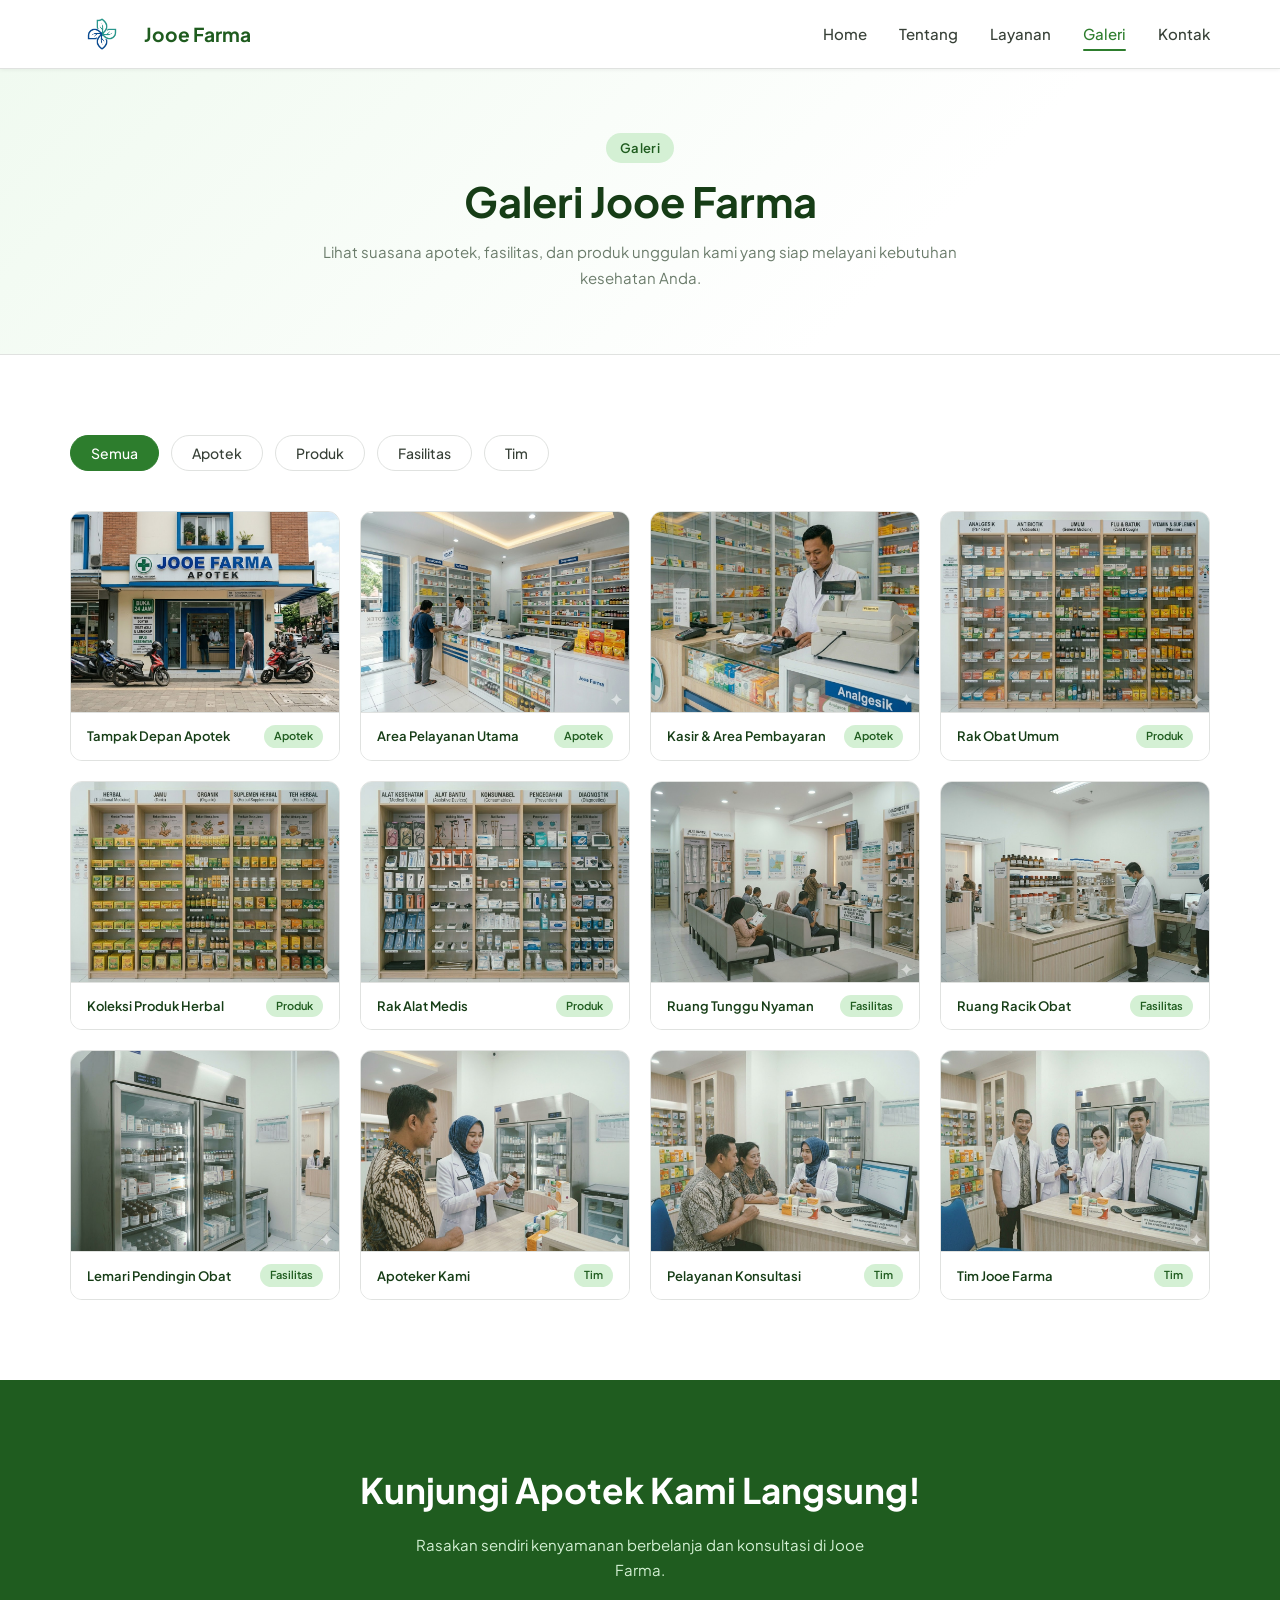
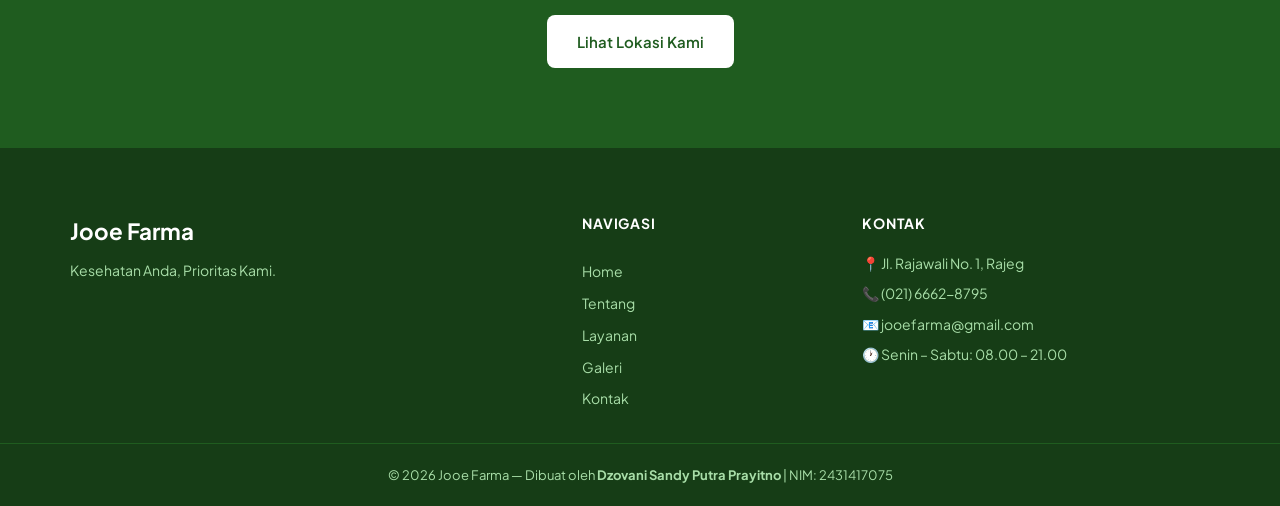
==== commit 6929d053: "update all" ====
--- a/galeri.html
+++ b/galeri.html
@@ -10,7 +10,7 @@
 </head>
 <body>
 
-  <!-- navbar -->
+  <!-- ========== NAVIGASI ========== -->
   <header class="navbar">
     <div class="container navbar__inner">
 
@@ -38,7 +38,7 @@
 
   <main>
 
-    <!-- page hero  -->
+    <!-- ========== HERO HALAMAN ========== -->
     <section class="page-hero">
       <div class="container page-hero__inner">
         <span class="badge">Galeri</span>
@@ -50,7 +50,7 @@
       </div>
     </section>
 
-    <!-- filter tabs -->
+    <!-- ========== FILTER KATEGORI ========== -->
     <section class="section" style="padding-bottom: 0;">
       <div class="container">
         <div class="galeri-filter" id="galeriFilter">
@@ -63,14 +63,14 @@
       </div>
     </section>
 
-    <!-- galeri grid -->
+    <!-- ========== GRID GALERI ========== -->
     <section class="section" style="padding-top: 2rem;">
       <div class="container">
         <div class="galeri__grid" id="galeriGrid">
 
           <div class="galeri-item" data-category="apotek">
             <img
-              src="images/apotek-depan.jpg"
+              src="images/APOTEK/apotek-depan.jpg"
               alt="Tampak Depan Apotek Jooe Farma"
               class="galeri-item__img-real"
             />
@@ -82,7 +82,7 @@
 
           <div class="galeri-item" data-category="apotek">
             <img
-              src="images/apotek-dalam.jpg"
+              src="images/APOTEK/apotek-dalam.jpg"
               alt="Area Pelayanan Utama Jooe Farma"
               class="galeri-item__img-real"
             />
@@ -94,7 +94,7 @@
 
           <div class="galeri-item" data-category="apotek">
             <img
-              src="images/apotek-kasir.jpg"
+              src="images/APOTEK/apotek-kasir.jpg"
               alt="Kasir dan Area Pembayaran Jooe Farma"
               class="galeri-item__img-real"
             />
@@ -104,10 +104,10 @@
             </div>
           </div>
 
-          <!-- kategori produk -->
+          <!-- KATEGORI: PRODUK -->
           <div class="galeri-item" data-category="produk">
             <img
-              src="images/produk-obat-umum.jpg"
+              src="images/PRODUK-RAK/produk-obat-umum.jpg"
               alt="Rak Obat Umum Jooe Farma"
               class="galeri-item__img-real"
             />
@@ -119,7 +119,7 @@
 
           <div class="galeri-item" data-category="produk">
             <img
-              src="images/produk-herbal.jpg"
+              src="images/PRODUK-RAK/produk-herbal.jpg"
               alt="Koleksi Produk Herbal Jooe Farma"
               class="galeri-item__img-real"
             />
@@ -131,7 +131,7 @@
 
           <div class="galeri-item" data-category="produk">
             <img
-              src="images/produk-alat-medis.jpg"
+              src="images/PRODUK-RAK/produk-alat-medis.jpg"
               alt="Rak Alat Medis Jooe Farma"
               class="galeri-item__img-real"
             />
@@ -141,34 +141,10 @@
             </div>
           </div>
 
-          <div class="galeri-item" data-category="produk">
-            <img
-              src="images/produk-oksigen.jpg"
-              alt="Oksigen Portable Jooe Farma"
-              class="galeri-item__img-real"
-            />
-            <div class="galeri-item__overlay">
-              <p class="galeri-item__caption">Oksigen Portable</p>
-              <span class="galeri-item__cat">Produk</span>
-            </div>
-          </div>
-
-          <div class="galeri-item" data-category="produk">
-            <img
-              src="images/produk-medis-steril.jpg"
-              alt="Peralatan Medis Steril Jooe Farma"
-              class="galeri-item__img-real"
-            />
-            <div class="galeri-item__overlay">
-              <p class="galeri-item__caption">Peralatan Medis Steril</p>
-              <span class="galeri-item__cat">Produk</span>
-            </div>
-          </div>
-
-          <!-- kategori fasilitas  -->
+          <!-- KATEGORI: FASILITAS -->
           <div class="galeri-item" data-category="fasilitas">
             <img
-              src="images/fasilitas-ruang-tunggu.jpg"
+              src="images/FASILITAS/fasilitas-ruang-tunggu.jpg"
               alt="Ruang Tunggu Nyaman Jooe Farma"
               class="galeri-item__img-real"
             />
@@ -180,7 +156,7 @@
 
           <div class="galeri-item" data-category="fasilitas">
             <img
-              src="images/fasilitas-ruang-racik.jpg"
+              src="images/FASILITAS/fasilitas-ruang-racik.jpg"
               alt="Ruang Racik Obat Jooe Farma"
               class="galeri-item__img-real"
             />
@@ -192,7 +168,7 @@
 
           <div class="galeri-item" data-category="fasilitas">
             <img
-              src="images/fasilitas-lemari-dingin.jpg"
+              src="images/FASILITAS/fasilitas-lemari-dingin.jpg"
               alt="Lemari Pendingin Obat Jooe Farma"
               class="galeri-item__img-real"
             />
@@ -202,10 +178,10 @@
             </div>
           </div>
 
-          <!-- kategori tim -->
+          <!-- KATEGORI: TIM -->
           <div class="galeri-item" data-category="tim">
             <img
-              src="images/tim-apoteker.jpg"
+              src="images/APOTEKER/tim-apoteker.jpg"
               alt="Apoteker Jooe Farma"
               class="galeri-item__img-real"
             />
@@ -217,7 +193,7 @@
 
           <div class="galeri-item" data-category="tim">
             <img
-              src="images/tim-konsultasi.jpg"
+              src="images/APOTEKER/tim-konsultasi.jpg"
               alt="Pelayanan Konsultasi Jooe Farma"
               class="galeri-item__img-real"
             />
@@ -229,7 +205,7 @@
 
           <div class="galeri-item" data-category="tim">
             <img
-              src="images/tim-bersama.jpg"
+              src="images/APOTEKER/tim-bersama.jpg"
               alt="Tim Jooe Farma"
               class="galeri-item__img-real"
             />
@@ -241,16 +217,12 @@
 
         </div>
 
-        <!-- Empty state -->
-        <div class="galeri-empty" id="galeriEmpty" style="display: none;">
-          <span>🔍</span>
-          <p>Tidak ada foto dalam kategori ini.</p>
-        </div>
-
-      </div>
-    </section>
-
-    <!-- cta -->
+
+
+      </div>
+    </section>
+
+    <!-- ========== BANNER AJAKAN ========== -->
     <section class="cta-banner">
       <div class="container cta-banner__inner">
         <h2 class="cta-banner__title">Kunjungi Apotek Kami Langsung!</h2>
@@ -263,7 +235,7 @@
 
   </main>
 
-  <!-- footer -->
+  <!-- ========== FOOTER ========== -->
   <footer class="footer">
     <div class="container footer__grid">
 
--- a/style.css
+++ b/style.css
@@ -825,6 +825,16 @@
   font-size: 13px;
   color: var(--gray-500);
   line-height: 1.6;
+}
+
+.team-card__avatar-img {
+  width: 100px;
+  height: 100px;
+  object-fit: cover;
+  border-radius: 50%;
+  margin: 0 auto 1rem;
+  display: block;
+  border: 3px solid var(--green-100);
 }
 
 /* tentang - komitmen */
@@ -1420,4 +1430,388 @@
   color: var(--gray-500);
   line-height: 1.6;
   padding: 0 1.5rem 1.5rem;
+}
+
+/* produk-layanan */
+.produk-card {
+  position: relative;
+  border-radius: var(--radius-md);
+  overflow: hidden;
+  cursor: pointer;
+  border: none;
+  padding: 0;
+  height: 200px;
+}
+ 
+/* gambar background */
+.produk-card__bg {
+  width: 100%;
+  height: 100%;
+  object-fit: cover;
+  display: block;
+  transition: transform 0.4s ease;
+}
+ 
+.produk-card:hover .produk-card__bg {
+  transform: scale(1.05);
+}
+ 
+/* overlay gelap + blur saat hover */
+.produk-card__overlay {
+  position: absolute;
+  inset: 0;
+  background: rgba(15, 50, 15, 0.72);
+  backdrop-filter: blur(3px);
+  display: flex;
+  flex-direction: column;
+  align-items: center;
+  justify-content: center;
+  padding: 1.25rem;
+  opacity: 0;
+  transition: opacity 0.3s ease;
+  text-align: center;
+}
+ 
+.produk-card:hover .produk-card__overlay {
+  opacity: 1;
+}
+ 
+/* nama produk */
+.produk-card__name {
+  font-size: 15px;
+  font-weight: 700;
+  color: var(--white);
+  margin-bottom: 0.4rem;
+}
+ 
+/* deskripsi */
+.produk-card__desc {
+  font-size: 12px;
+  color: rgba(255,255,255,0.85);
+  line-height: 1.5;
+  margin-bottom: 0.6rem;
+}
+ 
+/* tag */
+.produk-card__tag {
+  font-size: 11px;
+  font-weight: 600;
+  padding: 3px 10px;
+  border-radius: 999px;
+  background: rgba(255,255,255,0.2);
+  color: var(--white);
+  border: 1px solid rgba(255,255,255,0.4);
+  width: fit-content;
+}
+ 
+.produk-card__tag--resep {
+  background: rgba(26, 86, 219, 0.4);
+  border-color: rgba(26, 86, 219, 0.6);
+}
+ 
+.produk-card__tag--herbal {
+  background: rgba(5, 150, 105, 0.4);
+  border-color: rgba(5, 150, 105, 0.6);
+}
+ 
+.produk-card__tag--alat {
+  background: rgba(194, 65, 12, 0.4);
+  border-color: rgba(194, 65, 12, 0.6);
+}
+ 
+/* label nama di bawah card (sebelum hover) */
+.produk-card__label {
+  position: absolute;
+  bottom: 0;
+  left: 0;
+  right: 0;
+  background: linear-gradient(transparent, rgba(0,0,0,0.6));
+  color: var(--white);
+  font-size: 13px;
+  font-weight: 600;
+  padding: 1.5rem 1rem 0.75rem;
+  transition: opacity 0.3s ease;
+}
+ 
+.produk-card:hover .produk-card__label {
+  opacity: 0;
+}
+
+/* layout 2 kolom */
+.kontak__inner {
+  display: grid;
+  grid-template-columns: 1fr 1.4fr;
+  gap: 2rem;
+  align-items: start;
+}
+ 
+/* panel kiri — hijau */
+.kontak-info {
+  background: var(--green-700);
+  border-radius: var(--radius-lg);
+  padding: 2.5rem 2rem;
+  color: var(--white);
+}
+ 
+.kontak-info .section__title {
+  color: var(--white);
+  text-align: left;
+  margin-bottom: 0.5rem;
+}
+ 
+.kontak-info > p {
+  color: var(--green-100);
+  font-size: 14px;
+  margin-bottom: 2rem;
+}
+ 
+/* item kontak */
+.kontak-info__list {
+  display: flex;
+  flex-direction: column;
+  gap: 1.25rem;
+  margin-bottom: 2rem;
+}
+ 
+.kontak-info__item {
+  display: flex;
+  align-items: flex-start;
+  gap: 1rem;
+  background: rgba(255,255,255,0.08);
+  border-radius: var(--radius-sm);
+  padding: 0.875rem 1rem;
+}
+ 
+.kontak-info__icon {
+  font-size: 1.2rem;
+  flex-shrink: 0;
+}
+ 
+.kontak-info__label {
+  font-size: 11px;
+  font-weight: 700;
+  text-transform: uppercase;
+  letter-spacing: 0.06em;
+  color: var(--green-200);
+  margin-bottom: 2px;
+}
+ 
+.kontak-info__value {
+  font-size: 14px;
+  color: var(--white);
+}
+ 
+/* jam operasional di panel hijau */
+.jam-operasional {
+  background: rgba(255,255,255,0.08);
+  border: 1px solid rgba(255,255,255,0.15);
+  border-radius: var(--radius-md);
+  padding: 1.25rem;
+}
+ 
+.jam-operasional__title {
+  font-size: 14px;
+  font-weight: 700;
+  color: var(--white);
+  margin-bottom: 0.875rem;
+}
+ 
+.jam-operasional__row {
+  display: flex;
+  justify-content: space-between;
+  font-size: 13px;
+  color: var(--green-100);
+  padding: 4px 0;
+  border-bottom: 1px solid rgba(255,255,255,0.08);
+}
+ 
+.jam-operasional__row:last-child {
+  border-bottom: none;
+}
+ 
+.jam-operasional__time {
+  font-weight: 600;
+  color: var(--white);
+}
+ 
+.jam-operasional__time--tutup {
+  color: #fca5a5;
+}
+ 
+.jam-toggle-btn {
+  margin-top: 1rem;
+  width: 100%;
+  padding: 8px;
+  background: rgba(255,255,255,0.15);
+  border: 1px solid rgba(255,255,255,0.3);
+  border-radius: var(--radius-sm);
+  color: var(--white);
+  font-size: 13px;
+  font-weight: 600;
+  cursor: pointer;
+  font-family: 'Plus Jakarta Sans', sans-serif;
+  transition: background var(--transition);
+}
+ 
+.jam-toggle-btn:hover {
+  background: rgba(255,255,255,0.25);
+}
+ 
+.jam-status {
+  margin-top: 0.75rem;
+  font-size: 13px;
+  font-weight: 600;
+  color: var(--white);
+  display: none;
+  text-align: center;
+}
+ 
+/* panel kanan — form floating label */
+.kontak-form-wrap {
+  background: var(--white);
+  border: 1px solid var(--gray-200);
+  border-radius: var(--radius-lg);
+  padding: 2.5rem 2rem;
+  box-shadow: var(--shadow-sm);
+}
+ 
+.kontak-form {
+  display: flex;
+  flex-direction: column;
+  gap: 1.5rem;
+}
+ 
+/* floating label */
+.form-group {
+  position: relative;
+}
+ 
+.form-input {
+  width: 100%;
+  padding: 1rem 1rem 0.5rem;
+  border: 1.5px solid var(--gray-200);
+  border-radius: var(--radius-sm);
+  font-size: 14px;
+  font-family: 'Plus Jakarta Sans', sans-serif;
+  color: var(--gray-700);
+  background: var(--white);
+  transition: border-color var(--transition), box-shadow var(--transition);
+  outline: none;
+  padding-top: 1.4rem;
+}
+ 
+.form-input:focus {
+  border-color: var(--green-500);
+  box-shadow: 0 0 0 3px rgba(58,154,58,0.1);
+}
+ 
+.form-label {
+  position: absolute;
+  top: 50%;
+  left: 1rem;
+  transform: translateY(-50%);
+  font-size: 14px;
+  font-weight: 500;
+  color: var(--gray-500);
+  pointer-events: none;
+  transition: all 0.2s ease;
+  background: transparent;
+}
+ 
+/* label naik saat fokus atau ada isi */
+.form-input:focus ~ .form-label,
+.form-input:not(:placeholder-shown) ~ .form-label {
+  top: 0.5rem;
+  transform: translateY(0);
+  font-size: 11px;
+  color: var(--green-600);
+  font-weight: 600;
+}
+ 
+/* textarea label tidak perlu transform vertikal */
+.form-textarea {
+  resize: vertical;
+  min-height: 120px;
+  padding-top: 1.6rem;
+}
+ 
+.form-textarea ~ .form-label {
+  top: 1rem;
+  transform: none;
+}
+ 
+.form-textarea:focus ~ .form-label,
+.form-textarea:not(:placeholder-shown) ~ .form-label {
+  top: 0.4rem;
+  font-size: 11px;
+  color: var(--green-600);
+  font-weight: 600;
+}
+ 
+/* select tidak pakai floating label */
+.form-select-wrap {
+  display: flex;
+  flex-direction: column;
+  gap: 6px;
+}
+ 
+.form-select-label {
+  font-size: 13px;
+  font-weight: 600;
+  color: var(--green-800);
+}
+ 
+.form-select {
+  width: 100%;
+  padding: 10px 14px;
+  border: 1.5px solid var(--gray-200);
+  border-radius: var(--radius-sm);
+  font-size: 14px;
+  font-family: 'Plus Jakarta Sans', sans-serif;
+  color: var(--gray-700);
+  background: var(--white);
+  outline: none;
+  cursor: pointer;
+  appearance: none;
+  background-image: url("data:image/svg+xml,%3Csvg xmlns='http://www.w3.org/2000/svg' width='12' height='8' viewBox='0 0 12 8'%3E%3Cpath fill='%236b7c6b' d='M1 1l5 5 5-5'/%3E%3C/svg%3E");
+  background-repeat: no-repeat;
+  background-position: right 14px center;
+  transition: border-color var(--transition);
+}
+ 
+.form-select:focus {
+  border-color: var(--green-500);
+  box-shadow: 0 0 0 3px rgba(58,154,58,0.1);
+}
+ 
+/* required & optional badge */
+.form-required { color: #dc2626; }
+.form-optional  { font-size: 11px; color: var(--gray-500); font-weight: 400; }
+ 
+/* alert */
+.form-alert {
+  padding: 12px 16px;
+  border-radius: var(--radius-sm);
+  font-size: 14px;
+  font-weight: 500;
+  margin-bottom: 0.5rem;
+}
+ 
+.form-alert--success {
+  background: #ecfdf5;
+  color: #065f46;
+  border: 1px solid #a7f3d0;
+}
+ 
+.form-alert--error {
+  background: #fef2f2;
+  color: #991b1b;
+  border: 1px solid #fecaca;
+}
+ 
+/* responsive kontak */
+@media (max-width: 900px) {
+  .kontak__inner {
+    grid-template-columns: 1fr;
+  }
 }
